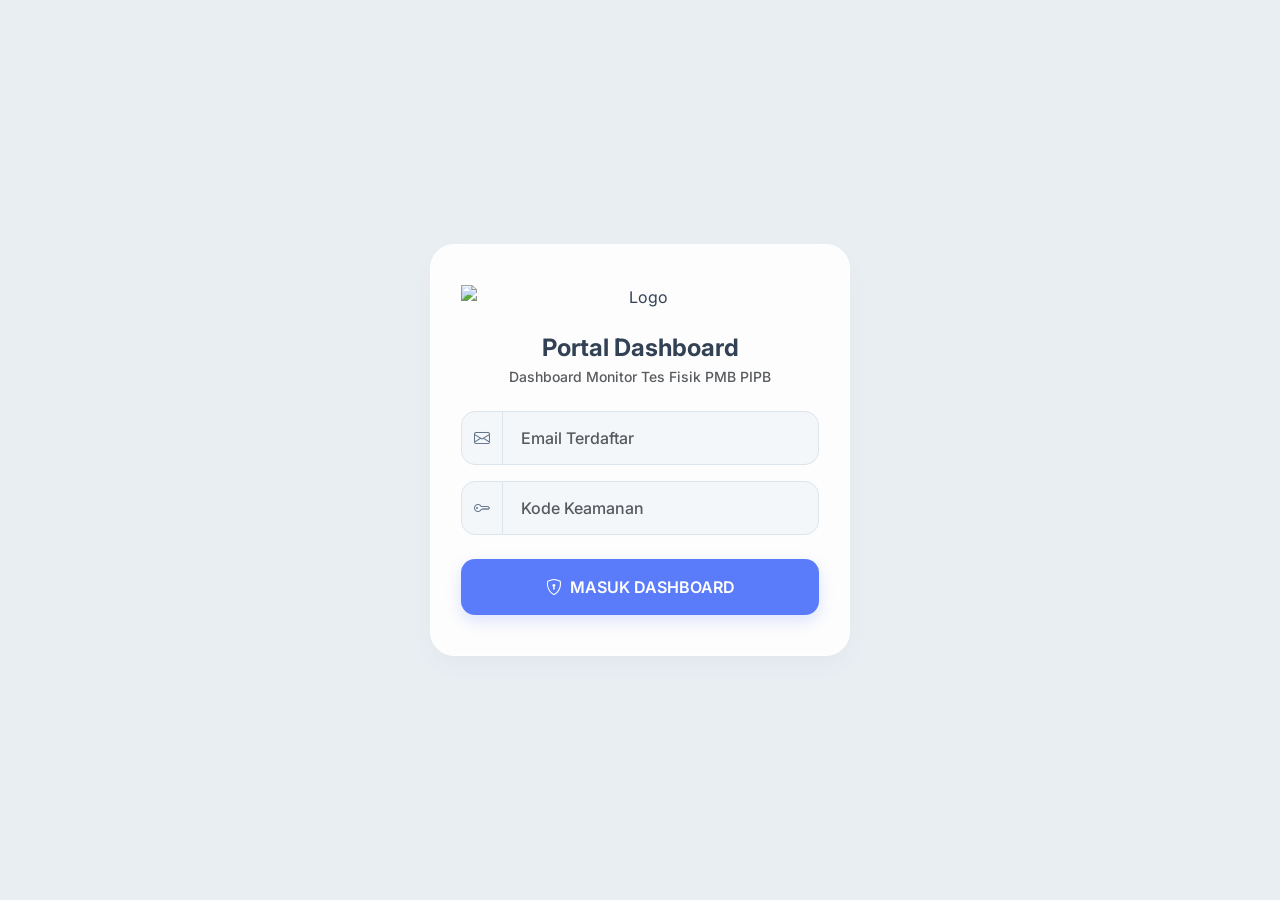
==== dashboard.html @ ccd89363 "Update 6 Card Dashboard" ====
<!DOCTYPE html>
<html lang="id">
<head>
  <meta charset="UTF-8">
  <meta name="viewport" content="width=device-width, initial-scale=1.0">
  <title>Dashboard Monitor Tes Fisik PMB PIPB</title>
  <link href="https://cdn.jsdelivr.net/npm/bootstrap@5.3.0/dist/css/bootstrap.min.css" rel="stylesheet">
  <link rel="stylesheet" href="https://cdn.jsdelivr.net/npm/bootstrap-icons@1.10.5/font/bootstrap-icons.css">
  <link href="https://fonts.googleapis.com/css2?family=Inter:wght@400;500;600;700;800&display=swap" rel="stylesheet">
  <script src="https://cdn.jsdelivr.net/npm/sweetalert2@11"></script>
  <style>
    :root { --bg-page: #e8eef2; --bg-card: #fdfdfd; --text-main: #334155; --text-muted: #64748b; --accent: #5b7cfa; --accent-soft: #edf2ff; --success: #38d9a9; --danger: #ff8787; --warning: #fcc419; --info: #4dabf7; --purple: #845ef7; --border-soft: #dce4ec; }
    body { background: var(--bg-page); color: var(--text-main); font-family: 'Inter', sans-serif; -webkit-font-smoothing: antialiased; min-height: 100vh; display: flex; flex-direction: column; }
    .login-wrapper { display: flex; align-items: center; justify-content: center; min-height: 100vh; padding: 20px; }
    .card-login { background: var(--bg-card); border-radius: 24px; box-shadow: 0 10px 25px -5px rgba(100,116,139,0.06); padding: 40px 30px; border: 1px solid #ffffff; width: 100%; max-width: 420px; }
    .campus-logo { max-height: 60px; width: auto; margin: 0 auto 25px auto; display: block; object-fit: contain; }
    .form-control { border-radius: 14px; padding: 14px 18px; border: 1.5px solid var(--border-soft); font-weight: 500; background: #f4f7f9; }
    .form-control:focus { border-color: var(--accent); box-shadow: 0 0 0 4px rgba(91, 124, 250, 0.15); outline: none; background: #ffffff; }
    .input-group-text { border-radius: 14px; border: 1.5px solid var(--border-soft); background: #f4f7f9; color: var(--text-muted); }
    .btn-custom { border-radius: 14px; padding: 16px; font-weight: 600; display: flex; align-items: center; justify-content: center; gap: 8px; transition: 0.2s; }
    .btn-accent { background: var(--accent); color: white; border: none; box-shadow: 0 6px 15px rgba(91, 124, 250, 0.2); }
    .dashboard-wrapper { flex-grow: 1; padding: 20px; }
    .navbar-custom { background: var(--bg-card); border-radius: 20px; padding: 15px 25px; box-shadow: 0 4px 15px rgba(0,0,0,0.03); margin-bottom: 25px; display: flex; justify-content: space-between; align-items: center; border: 1px solid #ffffff; }
    .stat-card { background: var(--bg-card); border-radius: 20px; padding: 25px; border: 1px solid #ffffff; box-shadow: 0 4px 15px rgba(0,0,0,0.03); height: 100%; display: flex; flex-direction: column; transition: all 0.3s ease; }
    .stat-title { font-size: 0.8rem; text-transform: uppercase; letter-spacing: 1px; color: var(--text-muted); font-weight: 700; margin-bottom: 20px; display: flex; align-items: center; gap: 8px; }
    .stat-val { font-size: 3rem; font-weight: 800; line-height: 1; margin: 0; color: var(--text-main); }
    .progress { background-color: #edf2f7; border-radius: 50rem; overflow: hidden; }
    .progress-bar { transition: width 0.8s cubic-bezier(0.4, 0, 0.2, 1); }
    .micro-label { font-size: 0.75rem; font-weight: 600; color: var(--text-muted); margin-bottom: 6px; }
    .table-container { background: var(--bg-card); border-radius: 20px; padding: 25px; border: 1px solid #ffffff; box-shadow: 0 4px 15px rgba(0,0,0,0.03); overflow-x: auto; }
    .table th { background-color: #f8fafc; color: var(--text-muted); font-weight: 600; font-size: 0.8rem; border-bottom: 2px solid var(--border-soft); padding: 15px; }
    .table td { padding: 15px; vertical-align: middle; border-bottom: 1px solid var(--border-soft); font-size: 0.85rem; font-weight: 500; }
    .hidden { display: none !important; }
    .fade-in { animation: fadeIn 0.4s ease forwards; }
    @keyframes fadeIn { from { opacity: 0; transform: translateY(10px); } to { opacity: 1; transform: translateY(0); } }
    .link-detail { transition: all 0.2s ease; cursor: pointer; text-decoration: none; font-size: 0.75rem; font-weight: 700; display: block; margin-top: 4px; }
    .link-detail:hover { opacity: 0.7; text-decoration: underline; }
    .photo-thumb-modal { width: 120px; height: 120px; object-fit: cover; border-radius: 15px; border: 3px solid var(--accent-soft); margin-bottom: 15px; }
  </style>
</head>
<body>

  <div id="view-login" class="login-wrapper fade-in">
    <div class="card-login text-center">
      <img src="https://i.ibb.co.com/TDsSQQ6B/IMG-1501-removebg-preview.png" alt="Logo" class="campus-logo">
      <h4 class="fw-bold mb-1">Portal Dashboard</h4>
      <p class="small mb-4 fw-medium text-muted">Dashboard Monitor Tes Fisik PMB PIPB</p>
      <div class="input-group mb-3"><span class="input-group-text"><i class="bi bi-envelope"></i></span><input type="email" id="email" class="form-control" placeholder="Email Terdaftar"></div>
      <div class="input-group mb-4"><span class="input-group-text"><i class="bi bi-key"></i></span><input type="password" id="kode" class="form-control" placeholder="Kode Keamanan"></div>
      <button onclick="login()" class="btn btn-custom btn-accent w-100" id="btn-login"><i class="bi bi-shield-lock" id="l-icon"></i> <span id="l-text">MASUK DASHBOARD</span></button>
    </div>
  </div>

  <div id="view-dashboard" class="dashboard-wrapper hidden fade-in">
    <div class="navbar-custom container-fluid">
      <div class="d-flex align-items-center gap-3">
        <h5 class="mb-0 fw-bold">Monitor Tes Fisik PMB</h5>
      </div>
      <div class="d-flex align-items-center gap-3">
        <div class="text-end d-none d-md-block">
          <small class="text-muted d-block" style="font-size: 0.65rem;">PANITIA LOGIN</small>
          <strong id="admin-nama" class="fs-6 text-primary">Nama Panitia</strong>
        </div>
        <button onclick="loadData()" id="btn-refresh" class="btn btn-light rounded-circle border p-2"><i class="bi bi-arrow-clockwise"></i></button>
        <button onclick="logout()" class="btn btn-light rounded-circle border p-2 text-danger"><i class="bi bi-power"></i></button>
      </div>
    </div>

    <div class="container-fluid mb-4">
      
      <div class="row mb-4">
        <div class="col-12">
          <div class="stat-card">
            <div class="stat-title text-primary"><i class="bi bi-people-fill"></i> Total Check-in Kehadiran (Master Data)</div>
            <div class="d-flex justify-content-between align-items-end mb-2">
              <h2 class="fw-bold mb-0"><span id="d-hadir">0</span> / <span id="d-total">0</span> <small class="fs-6 text-muted">Peserta</small></h2>
              <div class="fw-bold fs-3 text-primary"><span id="d-persen">0</span>%</div>
            </div>
            <div class="progress" style="height: 12px;"><div id="bar-hadir" class="progress-bar bg-primary" style="width: 0%"></div></div>
          </div>
        </div>
      </div>

      <div class="row g-4">
        
        <div class="col-lg-4 col-md-6">
          <div class="stat-card">
            <div class="stat-title text-warning"><i class="bi bi-shield-check"></i> 1. Verifikasi Administrasi</div>
            <div class="mb-3">
              <div class="d-flex justify-content-between micro-label"><span>Persentase Pengecekan</span><span id="d-persen-verif">0%</span></div>
              <div class="progress" style="height: 8px;"><div id="bar-lolos-verif" class="progress-bar bg-warning" style="width: 0%"></div></div>
            </div>
            <div class="mt-auto pt-2 border-top d-flex justify-content-between small fw-bold text-muted">
              <span>Lolos: <span id="d-lolos-verif" class="text-success">0</span></span>
              <span>Gagal: <span id="d-gagal-verif" class="text-danger">0</span></span>
              <span>Antre: <span id="d-antre-verif">0</span></span>
            </div>
          </div>
        </div>

        <div class="col-lg-4 col-md-6">
          <div class="stat-card">
            <div class="stat-title text-primary"><i class="bi bi-stopwatch"></i> 2. Tes Lari</div>
            <div class="mb-3">
              <div class="d-flex justify-content-between micro-label"><span>Penyelesaian Tes</span><span id="d-persen-lari">0%</span></div>
              <div class="progress" style="height: 8px;"><div id="bar-lari" class="progress-bar bg-primary" style="width: 0%"></div></div>
            </div>
            <div class="mt-auto pt-2 border-top d-flex justify-content-between small fw-bold text-muted">
              <span>Sudah Lari: <span id="d-sudah-lari" class="text-primary">0</span></span>
              <span>Antre Lari: <span id="d-antre-lari">0</span></span>
            </div>
          </div>
        </div>

        <div class="col-lg-4 col-md-6">
          <div class="stat-card">
            <div class="stat-title text-info"><i class="bi bi-ladder"></i> 3. Tes Ketinggian</div>
            <div class="mb-3">
              <div class="d-flex justify-content-between micro-label"><span>Penyelesaian Tes</span><span id="d-persen-tinggi">0%</span></div>
              <div class="progress" style="height: 8px;"><div id="bar-tinggi" class="progress-bar bg-info" style="width: 0%"></div></div>
            </div>
            <div class="mt-auto pt-2 border-top d-flex justify-content-between small fw-bold text-muted">
              <span>Lolos: <span id="d-lolos-tinggi" class="text-success">0</span></span>
              <span>Gagal: <span id="d-gagal-tinggi" class="text-danger">0</span></span>
              <span>Antre: <span id="d-antre-tinggi">0</span></span>
            </div>
          </div>
        </div>

        <div class="col-lg-4 col-md-6">
          <div class="stat-card">
            <div class="stat-title" style="color: var(--purple);"><i class="bi bi-box-seam"></i> 4. Ruang Sempit & Gelap</div>
            <div class="mb-3">
              <div class="d-flex justify-content-between micro-label"><span>Penyelesaian Tes</span><span id="d-persen-sempit">0%</span></div>
              <div class="progress" style="height: 8px;"><div id="bar-sempit" class="progress-bar" style="background-color: var(--purple); width: 0%"></div></div>
            </div>
            <div class="mt-auto pt-2 border-top d-flex justify-content-between small fw-bold text-muted">
              <span>Lolos: <span id="d-lolos-sempit" class="text-success">0</span></span>
              <span>Gagal: <span id="d-gagal-sempit" class="text-danger">0</span></span>
              <span>Antre: <span id="d-antre-sempit">0</span></span>
            </div>
          </div>
        </div>

        <div class="col-lg-4 col-md-6">
          <div id="p3k-card" class="stat-card text-center justify-content-center border-success">
            <div id="p3k-title" class="stat-title justify-content-center text-success"><i class="bi bi-bandaid"></i> Laporan Insiden Kesehatan</div>
            <p class="stat-val text-success" id="d-medis">0</p>
            <p class="small fw-bold text-success mb-0 mt-2">Peserta Ditangani Tim Kesehatan</p>
          </div>
        </div>

        <div class="col-lg-4 col-md-12">
          <div class="stat-card" style="background: linear-gradient(135deg, var(--accent) 0%, #3b5bdb 100%); color: white; border: none;">
            <div class="stat-title text-white opacity-75"><i class="bi bi-check2-all"></i> 5. Peserta yang Sudah Selesai</div>
            <div class="d-flex justify-content-between align-items-end mb-2">
              <h2 class="fw-bold mb-0 text-white"><span id="d-selesai-semua">0</span> <small class="fs-6 opacity-75">Orang</small></h2>
            </div>
            <p class="small fw-medium opacity-75 mt-auto mb-0 pt-3 border-top border-light">
              *Peserta yang lolos verifikasi awal dan telah merampungkan seluruh tahapan tes fisik.
            </p>
          </div>
        </div>

      </div>
    </div>

    <div class="container-fluid">
      <div class="table-container">
        <div class="d-flex flex-column flex-md-row justify-content-between align-items-md-center mb-4 gap-3">
          <div>
            <h5 class="fw-bold mb-1">Live Rekapitulasi Penilaian</h5>
            <span class="badge bg-light text-muted border">
              <i class="bi bi-broadcast text-primary"></i> Auto-refresh dalam <strong id="timer-text" class="text-primary">30</strong> detik
            </span>
          </div>
          <div class="input-group" style="max-width: 350px;">
            <span class="input-group-text bg-white border-end-0 text-muted"><i class="bi bi-search"></i></span>
            <input type="text" id="searchInput" class="form-control border-start-0" placeholder="Cari Nama atau No Peserta..." onkeyup="filterTable()">
          </div>
        </div>

        <div class="table-responsive">
          <table class="table table-hover align-middle">
            <thead>
              <tr>
                <th>NO</th>
                <th>NAMA & BIODATA</th>
                <th>VERIF ADM</th>
                <th class="text-center">TES LARI</th>
                <th class="text-center">KETINGGIAN</th>
                <th class="text-center">RUANG SEMPIT</th>
                <th>MEDIS</th>
              </tr>
            </thead>
            <tbody id="tbody-peserta">
              <tr><td colspan="7" class="text-center py-5">Memuat data...</td></tr>
            </tbody>
          </table>
        </div>
      </div>
    </div>
  </div>

  <script>
    const API_URL = "https://script.google.com/macros/s/AKfycbzJQjxT6QKsyuNMn4KCxsFuRAD5MPItgHdqPVdAvintroDIf9dAeMxhCWyyaX4LkfeW/exec"; 
    let countdownInterval, secondsLeft = 30;

    window.onload = () => { if(localStorage.getItem("dashSess")) restoreSession(); };

    async function api(payload) {
      try { 
        let res = await fetch(API_URL, { method: 'POST', body: JSON.stringify(payload) }); 
        return JSON.parse(await res.text()); 
      } catch(e) { return { success: false }; }
    }

    async function login() {
      let email = document.getElementById("email").value, kode = document.getElementById("kode").value;
      let btn = document.getElementById("btn-login"), ic = document.getElementById("l-icon"), tx = document.getElementById("l-text");
      btn.disabled = true; ic.className = "spinner-border spinner-border-sm"; tx.innerText = "Checking...";
      
      let res = await api({ action: "login", email, kodeLogin: kode });
      if(res.success) {
        localStorage.setItem("dashSess", JSON.stringify({ nama: res.nama }));
        restoreSession();
      } else { Swal.fire('Gagal', res.message, 'error'); }
      btn.disabled = false; ic.className = "bi bi-shield-lock"; tx.innerText = "MASUK DASHBOARD";
    }

    function restoreSession() {
      let sess = JSON.parse(localStorage.getItem("dashSess"));
      document.getElementById("view-login").classList.add("hidden"); 
      document.getElementById("view-dashboard").classList.remove("hidden");
      document.getElementById("admin-nama").innerText = sess.nama;
      loadData(); startCountdown();
    }

    function logout() { localStorage.removeItem("dashSess"); location.reload(); }

    function startCountdown() {
      if (countdownInterval) clearInterval(countdownInterval);
      secondsLeft = 30;
      countdownInterval = setInterval(() => {
        secondsLeft--;
        if (secondsLeft <= 0) { loadData(false); secondsLeft = 30; }
        document.getElementById("timer-text").innerText = secondsLeft;
      }, 1000);
    }

    async function loadData(showToast = true) {
      let res = await api({ action: "getDashboard" });
      if (res.success) {
        updateStats(res.stats);
        renderTable(res.data);
        if(showToast) Swal.fire({title:'Sync OK', timer:800, toast:true, position:'top-end', showConfirmButton:false, icon:'success'});
      }
    }

    function updateStats(s) {
      // 1. Induk: Check-in Master
      document.getElementById("d-total").innerText = s.total;
      document.getElementById("d-hadir").innerText = s.hadir;
      document.getElementById("d-persen").innerText = s.persentaseHadir;
      document.getElementById("bar-hadir").style.width = s.persentaseHadir + "%";

      // 2. Verifikasi Administrasi
      let pVerif = s.hadir > 0 ? Math.round((s.sudahVerif / s.hadir) * 100) : 0;
      document.getElementById("d-lolos-verif").innerText = s.lolosVerif;
      document.getElementById("d-gagal-verif").innerText = s.gagalVerif;
      document.getElementById("d-antre-verif").innerText = s.hadir - s.sudahVerif;
      document.getElementById("d-persen-verif").innerText = pVerif + "%";
      document.getElementById("bar-lolos-verif").style.width = pVerif + "%";
      
      // BASE UNTUK TES FISIK (Hanya yang Lolos Verifikasi yang berhak ikut tes fisik)
      let baseFisik = s.lolosVerif;

      // 3. Tes Lari
      let pLari = baseFisik > 0 ? Math.round((s.sudahLari / baseFisik) * 100) : 0;
      document.getElementById("d-sudah-lari").innerText = s.sudahLari;
      document.getElementById("d-antre-lari").innerText = baseFisik - s.sudahLari;
      document.getElementById("d-persen-lari").innerText = pLari + "%";
      document.getElementById("bar-lari").style.width = pLari + "%";

      // 4. Tes Ketinggian
      let pTinggi = baseFisik > 0 ? Math.round((s.sudahKetinggian / baseFisik) * 100) : 0;
      document.getElementById("d-lolos-tinggi").innerText = s.lolosKetinggian;
      document.getElementById("d-gagal-tinggi").innerText = s.gagalKetinggian;
      document.getElementById("d-antre-tinggi").innerText = baseFisik - s.sudahKetinggian;
      document.getElementById("d-persen-tinggi").innerText = pTinggi + "%";
      document.getElementById("bar-tinggi").style.width = pTinggi + "%";

      // 5. Ruang Sempit
      let pSempit = baseFisik > 0 ? Math.round((s.sudahSempit / baseFisik) * 100) : 0;
      document.getElementById("d-lolos-sempit").innerText = s.lolosSempit;
      document.getElementById("d-gagal-sempit").innerText = s.gagalSempit;
      document.getElementById("d-antre-sempit").innerText = baseFisik - s.sudahSempit;
      document.getElementById("d-persen-sempit").innerText = pSempit + "%";
      document.getElementById("bar-sempit").style.width = pSempit + "%";

      // 6. Insiden Medis (P3K)
      document.getElementById("d-medis").innerText = s.insidenMedis;
      let cardMedis = document.getElementById("p3k-card");
      if(s.insidenMedis > 0) { 
        cardMedis.classList.replace("border-success", "border-danger"); 
        cardMedis.style.background = "#fff5f5";
        document.getElementById("p3k-title").classList.replace("text-success", "text-danger");
        document.getElementById("d-medis").classList.replace("text-success", "text-danger");
        cardMedis.querySelector("p.small").classList.replace("text-success", "text-danger");
      } else { 
        cardMedis.classList.replace("border-danger", "border-success"); 
        cardMedis.style.background = "#fdfdfd"; 
      }
    }

    // MODAL BIODATA
    function showBiodata(p) {
      let fotoHtml = p.foto ? `<img src="${p.foto}" class="photo-thumb-modal shadow-sm">` : `<div class="photo-thumb-modal bg-light d-flex align-items-center justify-content-center mx-auto border"><i class="bi bi-person text-muted fs-1"></i></div>`;
      Swal.fire({
        title: 'Profil Peserta',
        html: `
          ${fotoHtml}
          <div class="text-start small">
            <table class="table table-sm table-borderless">
              <tr><td width="100" class="fw-bold">NIK</td><td>: ${p.nik || '-'}</td></tr>
              <tr><td class="fw-bold">Nama</td><td>: ${p.nama}</td></tr>
              <tr><td class="fw-bold">Gender</td><td>: ${p.jenis_kelamin === 'L' ? 'Laki-laki' : 'Perempuan'}</td></tr>
              <tr><td class="fw-bold">Jalur</td><td>: ${p.jalur}</td></tr>
              <tr class="border-top"><td colspan="2" class="pt-2 fw-bold text-primary">Pilihan Jurusan:</td></tr>
              <tr><td class="fw-bold">Jurusan 1</td><td>: ${p.jurusan_1 || '-'}</td></tr>
              <tr><td class="fw-bold">Jurusan 2</td><td>: ${p.jurusan_2 || '-'}</td></tr>
            </table>
          </div>
        `,
        confirmButtonText: 'Tutup', confirmButtonColor: '#5b7cfa'
      });
    }

    // MODAL CATATAN PANITIA
    function showDetail(nama, pos, catatan, panitia, waktu) {
      Swal.fire({
        title: `Detail ${pos}`,
        html: `<div class="text-start small"><p class="mb-1 fw-bold">Peserta: ${nama}</p><hr>
               <p class="mb-1 fw-bold text-primary">Log Panitia:</p>
               <p class="mb-2 bg-light p-2 rounded">Oleh: ${panitia || '-'}<br>Waktu: ${waktu || '-'}</p>
               <p class="mb-1 fw-bold text-primary">Catatan:</p>
               <div class="p-2 border rounded bg-white">${catatan || 'Tidak ada catatan.'}</div></div>`,
        confirmButtonText: 'Tutup', confirmButtonColor: '#5b7cfa'
      });
    }

    function renderTable(data) {
      let tbody = document.getElementById("tbody-peserta");
      tbody.innerHTML = "";
      
      // Variabel untuk menghitung peserta selesai
      let selesaiSemua = 0;

      data.forEach(p => {
        let pStr = JSON.stringify(p).replace(/"/g, '&quot;');
        
        // --- LOGIKA PESERTA SELESAI ---
        // Hanya yang Lolos Verifikasi dan sudah menyelesaikan ke-3 pos fisik
        if (p.verif === 'Lolos' && p.tinggi !== "" && p.sempit !== "" && p.lari !== "") {
          selesaiSemua++;
        }

        const btnLog = (cat, pos, pan, wak, color) => (cat || pan) ? `<a onclick="showDetail('${p.nama.replace(/'/g,"")}', '${pos}', '${cat.replace(/'/g,"")}', '${pan}', '${wak}')" class="text-${color} link-detail"><i class="bi bi-chat-left-text"></i> Log Detail</a>` : "";

        let badgeLari = `<span class="badge bg-secondary">Pending</span>`;
        if (p.lari !== "") {
            badgeLari = `
              <div class="d-flex justify-content-center flex-wrap gap-1" style="font-size:0.75rem;">
                <span class="badge bg-danger border border-danger shadow-sm" title="Merah">M: ${p.lari.m || 0}</span>
                <span class="badge bg-warning text-dark border border-warning shadow-sm" title="Kuning">K: ${p.lari.k || 0}</span>
                <span class="badge bg-success border border-success shadow-sm" title="Hijau">H: ${p.lari.h || 0}</span>
                <span class="badge bg-primary border border-primary shadow-sm" title="Biru">B: ${p.lari.b || 0}</span>
              </div>
            `;
        }

        tbody.innerHTML += `
          <tr class="peserta-row">
            <td class="fw-bold text-muted" style="font-size:0.7rem;">${p.no}</td>
            <td>
              <div class="fw-bold">${p.nama}</div>
              <a onclick='showBiodata(${pStr})' class="text-primary link-detail"><i class="bi bi-person-circle"></i> Detail Biodata</a>
            </td>
            <td>
              <span class="badge ${p.verif === 'Lolos' ? 'bg-success' : (p.verif === 'Tidak Lolos' ? 'bg-danger' : 'bg-secondary')}">${p.verif || 'Pending'}</span>
              ${btnLog(p.catVerif, 'Verifikasi', p.panVerif, p.wakVerif, 'primary')}
            </td>
            <td class="text-center align-middle" style="min-width: 150px;">
              ${badgeLari}
              ${btnLog(p.catLari, 'Lari', p.panLari, p.wakLari, 'primary')}
            </td>
            <td class="text-center">
              <span class="badge ${p.tinggi === 'Lolos' ? 'bg-success' : (p.tinggi === 'Tidak Lolos' ? 'bg-danger' : 'bg-secondary')}">${p.tinggi || 'Pending'}</span>
              ${btnLog(p.catTinggi, 'Ketinggian', p.panTinggi, p.wakTinggi, 'info')}
            </td>
            <td class="text-center">
              <span class="badge ${p.sempit === 'Lolos' ? 'bg-success' : (p.sempit === 'Tidak Lolos' ? 'bg-danger' : 'bg-secondary')}" style="${p.sempit === 'Lolos' ? '' : (p.sempit === 'Tidak Lolos' ? '' : 'background-color:#6c757d;')}">${p.sempit || 'Pending'}</span>
              ${btnLog(p.catSempit, 'Ruang Sempit', p.panSempit, p.wakSempit, 'purple')}
            </td>
            <td>
              ${p.medis ? `<span class="badge bg-danger shadow-sm">P3K</span> ${btnLog(p.medis, 'Medis', p.panMedis, p.wakMedis, 'danger')}` : '<span class="badge bg-success opacity-50">Aman</span>'}
            </td>
          </tr>
        `;
      });
      
      // Tampilkan hasil hitungan ke Card ke-6
      if (document.getElementById("d-selesai-semua")) {
        document.getElementById("d-selesai-semua").innerText = selesaiSemua;
      }
    }

    function filterTable() {
      let input = document.getElementById("searchInput").value.toLowerCase();
      document.querySelectorAll(".peserta-row").forEach(row => {
        row.style.display = row.textContent.toLowerCase().includes(input) ? "" : "none";
      });
    }
  </script>
</body>
</html>
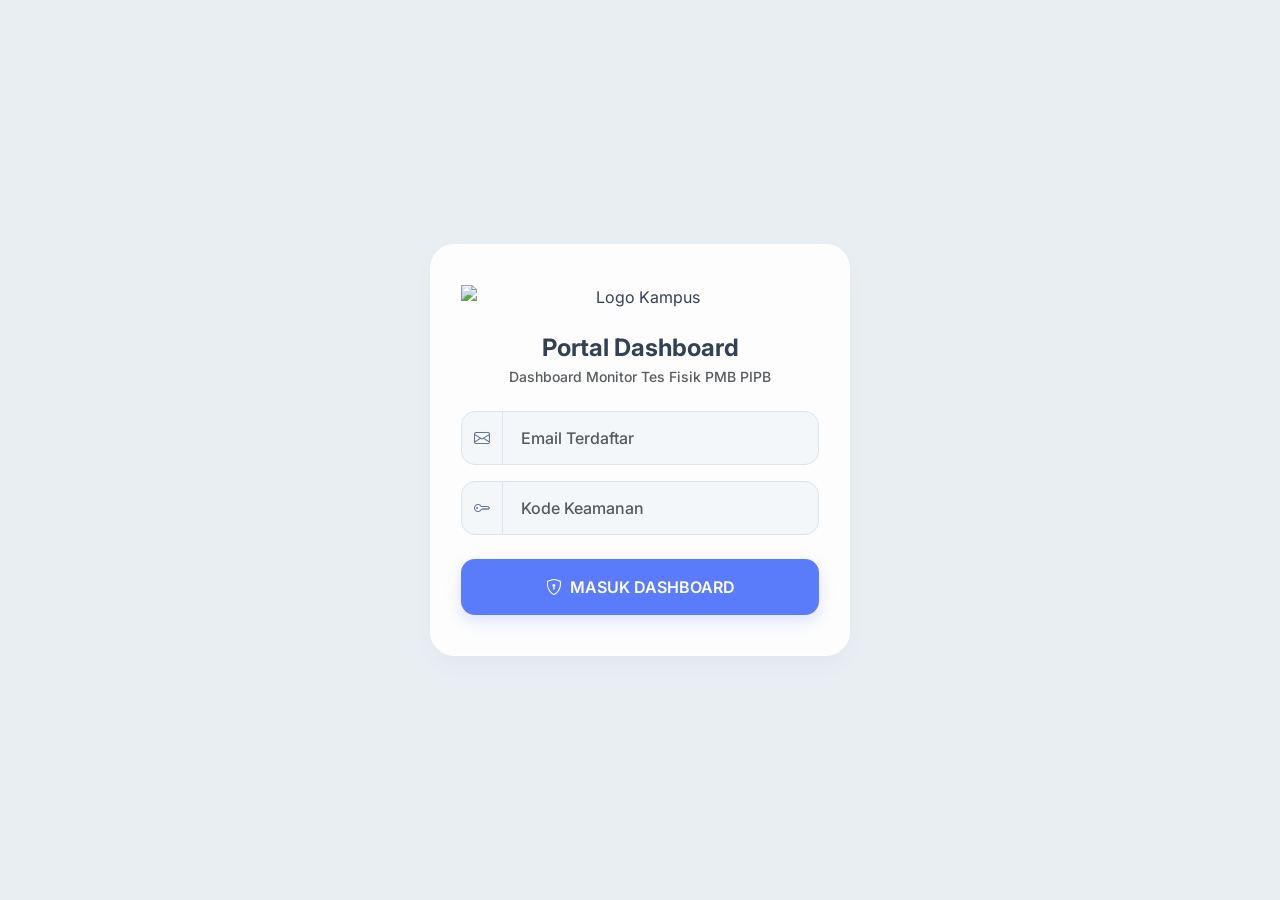
==== commit f98dae62: "Update dashboard view" ====
--- a/dashboard.html
+++ b/dashboard.html
@@ -42,7 +42,7 @@
 
   <div id="view-login" class="login-wrapper fade-in">
     <div class="card-login text-center">
-      <img src="https://i.ibb.co.com/TDsSQQ6B/IMG-1501-removebg-preview.png" alt="Logo" class="campus-logo">
+      <img src="https://i.ibb.co.com/TDsSQQ6B/IMG-1501-removebg-preview.png" alt="Logo Kampus" class="campus-logo">
       <h4 class="fw-bold mb-1">Portal Dashboard</h4>
       <p class="small mb-4 fw-medium text-muted">Dashboard Monitor Tes Fisik PMB PIPB</p>
       <div class="input-group mb-3"><span class="input-group-text"><i class="bi bi-envelope"></i></span><input type="email" id="email" class="form-control" placeholder="Email Terdaftar"></div>
@@ -54,24 +54,27 @@
   <div id="view-dashboard" class="dashboard-wrapper hidden fade-in">
     <div class="navbar-custom container-fluid">
       <div class="d-flex align-items-center gap-3">
-        <h5 class="mb-0 fw-bold">Monitor Tes Fisik PMB</h5>
+        <img src="https://via.placeholder.com/50x50?text=LOGO" alt="Logo" style="height: 40px; object-fit: contain;">
+        <div class="border-start ps-3 border-2" style="border-color: var(--border-soft) !important;">
+          <h5 class="mb-0 fw-bold" style="color: var(--text-main);">Monitor Tes Fisik PMB PIPB</h5>
+        </div>
       </div>
       <div class="d-flex align-items-center gap-3">
         <div class="text-end d-none d-md-block">
           <small class="text-muted d-block" style="font-size: 0.65rem;">PANITIA LOGIN</small>
           <strong id="admin-nama" class="fs-6 text-primary">Nama Panitia</strong>
         </div>
+        <button onclick="toggleLivestream()" id="btn-livestream" class="btn btn-light rounded-circle border p-2 text-primary" title="Mode Livestream"><i class="bi bi-display"></i></button>
         <button onclick="loadData()" id="btn-refresh" class="btn btn-light rounded-circle border p-2"><i class="bi bi-arrow-clockwise"></i></button>
         <button onclick="logout()" class="btn btn-light rounded-circle border p-2 text-danger"><i class="bi bi-power"></i></button>
       </div>
     </div>
 
     <div class="container-fluid mb-4">
-      
       <div class="row mb-4">
         <div class="col-12">
           <div class="stat-card">
-            <div class="stat-title text-primary"><i class="bi bi-people-fill"></i> Total Check-in Kehadiran (Master Data)</div>
+            <div class="stat-title text-primary"><i class="bi bi-people-fill"></i> Total Check-in Kehadiran</div>
             <div class="d-flex justify-content-between align-items-end mb-2">
               <h2 class="fw-bold mb-0"><span id="d-hadir">0</span> / <span id="d-total">0</span> <small class="fs-6 text-muted">Peserta</small></h2>
               <div class="fw-bold fs-3 text-primary"><span id="d-persen">0</span>%</div>
@@ -82,7 +85,6 @@
       </div>
 
       <div class="row g-4">
-        
         <div class="col-lg-4 col-md-6">
           <div class="stat-card">
             <div class="stat-title text-warning"><i class="bi bi-shield-check"></i> 1. Verifikasi Administrasi</div>
@@ -93,7 +95,7 @@
             <div class="mt-auto pt-2 border-top d-flex justify-content-between small fw-bold text-muted">
               <span>Lolos: <span id="d-lolos-verif" class="text-success">0</span></span>
               <span>Gagal: <span id="d-gagal-verif" class="text-danger">0</span></span>
-              <span>Antre: <span id="d-antre-verif">0</span></span>
+              <span>Belum: <span id="d-antre-verif">0</span></span>
             </div>
           </div>
         </div>
@@ -106,8 +108,8 @@
               <div class="progress" style="height: 8px;"><div id="bar-lari" class="progress-bar bg-primary" style="width: 0%"></div></div>
             </div>
             <div class="mt-auto pt-2 border-top d-flex justify-content-between small fw-bold text-muted">
-              <span>Sudah Lari: <span id="d-sudah-lari" class="text-primary">0</span></span>
-              <span>Antre Lari: <span id="d-antre-lari">0</span></span>
+              <span>Sudah : <span id="d-sudah-lari" class="text-primary">0</span></span>
+              <span>Belum: <span id="d-antre-lari">0</span></span>
             </div>
           </div>
         </div>
@@ -122,7 +124,7 @@
             <div class="mt-auto pt-2 border-top d-flex justify-content-between small fw-bold text-muted">
               <span>Lolos: <span id="d-lolos-tinggi" class="text-success">0</span></span>
               <span>Gagal: <span id="d-gagal-tinggi" class="text-danger">0</span></span>
-              <span>Antre: <span id="d-antre-tinggi">0</span></span>
+              <span>Belum: <span id="d-antre-tinggi">0</span></span>
             </div>
           </div>
         </div>
@@ -137,7 +139,7 @@
             <div class="mt-auto pt-2 border-top d-flex justify-content-between small fw-bold text-muted">
               <span>Lolos: <span id="d-lolos-sempit" class="text-success">0</span></span>
               <span>Gagal: <span id="d-gagal-sempit" class="text-danger">0</span></span>
-              <span>Antre: <span id="d-antre-sempit">0</span></span>
+              <span>Belum: <span id="d-antre-sempit">0</span></span>
             </div>
           </div>
         </div>
@@ -165,7 +167,7 @@
       </div>
     </div>
 
-    <div class="container-fluid">
+    <div class="container-fluid" id="section-tabel" style="transition: all 0.3s ease;">
       <div class="table-container">
         <div class="d-flex flex-column flex-md-row justify-content-between align-items-md-center mb-4 gap-3">
           <div>
@@ -205,6 +207,7 @@
   <script>
     const API_URL = "https://script.google.com/macros/s/AKfycbzJQjxT6QKsyuNMn4KCxsFuRAD5MPItgHdqPVdAvintroDIf9dAeMxhCWyyaX4LkfeW/exec"; 
     let countdownInterval, secondsLeft = 30;
+    let isLivestreamMode = false;
 
     window.onload = () => { if(localStorage.getItem("dashSess")) restoreSession(); };
 
@@ -258,13 +261,11 @@
     }
 
     function updateStats(s) {
-      // 1. Induk: Check-in Master
       document.getElementById("d-total").innerText = s.total;
       document.getElementById("d-hadir").innerText = s.hadir;
       document.getElementById("d-persen").innerText = s.persentaseHadir;
       document.getElementById("bar-hadir").style.width = s.persentaseHadir + "%";
 
-      // 2. Verifikasi Administrasi
       let pVerif = s.hadir > 0 ? Math.round((s.sudahVerif / s.hadir) * 100) : 0;
       document.getElementById("d-lolos-verif").innerText = s.lolosVerif;
       document.getElementById("d-gagal-verif").innerText = s.gagalVerif;
@@ -272,17 +273,14 @@
       document.getElementById("d-persen-verif").innerText = pVerif + "%";
       document.getElementById("bar-lolos-verif").style.width = pVerif + "%";
       
-      // BASE UNTUK TES FISIK (Hanya yang Lolos Verifikasi yang berhak ikut tes fisik)
       let baseFisik = s.lolosVerif;
 
-      // 3. Tes Lari
       let pLari = baseFisik > 0 ? Math.round((s.sudahLari / baseFisik) * 100) : 0;
       document.getElementById("d-sudah-lari").innerText = s.sudahLari;
       document.getElementById("d-antre-lari").innerText = baseFisik - s.sudahLari;
       document.getElementById("d-persen-lari").innerText = pLari + "%";
       document.getElementById("bar-lari").style.width = pLari + "%";
 
-      // 4. Tes Ketinggian
       let pTinggi = baseFisik > 0 ? Math.round((s.sudahKetinggian / baseFisik) * 100) : 0;
       document.getElementById("d-lolos-tinggi").innerText = s.lolosKetinggian;
       document.getElementById("d-gagal-tinggi").innerText = s.gagalKetinggian;
@@ -290,7 +288,6 @@
       document.getElementById("d-persen-tinggi").innerText = pTinggi + "%";
       document.getElementById("bar-tinggi").style.width = pTinggi + "%";
 
-      // 5. Ruang Sempit
       let pSempit = baseFisik > 0 ? Math.round((s.sudahSempit / baseFisik) * 100) : 0;
       document.getElementById("d-lolos-sempit").innerText = s.lolosSempit;
       document.getElementById("d-gagal-sempit").innerText = s.gagalSempit;
@@ -298,7 +295,6 @@
       document.getElementById("d-persen-sempit").innerText = pSempit + "%";
       document.getElementById("bar-sempit").style.width = pSempit + "%";
 
-      // 6. Insiden Medis (P3K)
       document.getElementById("d-medis").innerText = s.insidenMedis;
       let cardMedis = document.getElementById("p3k-card");
       if(s.insidenMedis > 0) { 
@@ -313,7 +309,23 @@
       }
     }
 
-    // MODAL BIODATA
+    // TOGGLE MODE LIVESTREAM
+    function toggleLivestream() {
+      isLivestreamMode = !isLivestreamMode;
+      const sectionTabel = document.getElementById("section-tabel");
+      const btnIcon = document.querySelector("#btn-livestream i");
+
+      if (isLivestreamMode) {
+        sectionTabel.classList.add("hidden");
+        btnIcon.classList.replace("bi-display", "bi-display-fill");
+        Swal.fire({ title: 'Mode Livestream Aktif', text: 'Tabel data peserta disembunyikan.', icon: 'success', timer: 1500, showConfirmButton: false, toast: true, position: 'top-end' });
+      } else {
+        sectionTabel.classList.remove("hidden");
+        btnIcon.classList.replace("bi-display-fill", "bi-display");
+        Swal.fire({ title: 'Mode Normal Aktif', text: 'Tabel data peserta ditampilkan kembali.', icon: 'info', timer: 1500, showConfirmButton: false, toast: true, position: 'top-end' });
+      }
+    }
+
     function showBiodata(p) {
       let fotoHtml = p.foto ? `<img src="${p.foto}" class="photo-thumb-modal shadow-sm">` : `<div class="photo-thumb-modal bg-light d-flex align-items-center justify-content-center mx-auto border"><i class="bi bi-person text-muted fs-1"></i></div>`;
       Swal.fire({
@@ -336,15 +348,10 @@
       });
     }
 
-    // MODAL CATATAN PANITIA
     function showDetail(nama, pos, catatan, panitia, waktu) {
       Swal.fire({
         title: `Detail ${pos}`,
-        html: `<div class="text-start small"><p class="mb-1 fw-bold">Peserta: ${nama}</p><hr>
-               <p class="mb-1 fw-bold text-primary">Log Panitia:</p>
-               <p class="mb-2 bg-light p-2 rounded">Oleh: ${panitia || '-'}<br>Waktu: ${waktu || '-'}</p>
-               <p class="mb-1 fw-bold text-primary">Catatan:</p>
-               <div class="p-2 border rounded bg-white">${catatan || 'Tidak ada catatan.'}</div></div>`,
+        html: `<div class="text-start small"><p class="mb-1 fw-bold">Peserta: ${nama}</p><hr><p class="mb-1 fw-bold text-primary">Log Panitia:</p><p class="mb-2 bg-light p-2 rounded">Oleh: ${panitia || '-'}<br>Waktu: ${waktu || '-'}</p><p class="mb-1 fw-bold text-primary">Catatan:</p><div class="p-2 border rounded bg-white">${catatan || 'Tidak ada catatan.'}</div></div>`,
         confirmButtonText: 'Tutup', confirmButtonColor: '#5b7cfa'
       });
     }
@@ -352,15 +359,12 @@
     function renderTable(data) {
       let tbody = document.getElementById("tbody-peserta");
       tbody.innerHTML = "";
-      
-      // Variabel untuk menghitung peserta selesai
       let selesaiSemua = 0;
 
       data.forEach(p => {
         let pStr = JSON.stringify(p).replace(/"/g, '&quot;');
         
-        // --- LOGIKA PESERTA SELESAI ---
-        // Hanya yang Lolos Verifikasi dan sudah menyelesaikan ke-3 pos fisik
+        // Logika Selesai: Lolos Verif DAN sudah ada data di ketiga pos fisik
         if (p.verif === 'Lolos' && p.tinggi !== "" && p.sempit !== "" && p.lari !== "") {
           selesaiSemua++;
         }
@@ -371,10 +375,10 @@
         if (p.lari !== "") {
             badgeLari = `
               <div class="d-flex justify-content-center flex-wrap gap-1" style="font-size:0.75rem;">
-                <span class="badge bg-danger border border-danger shadow-sm" title="Merah">M: ${p.lari.m || 0}</span>
-                <span class="badge bg-warning text-dark border border-warning shadow-sm" title="Kuning">K: ${p.lari.k || 0}</span>
-                <span class="badge bg-success border border-success shadow-sm" title="Hijau">H: ${p.lari.h || 0}</span>
-                <span class="badge bg-primary border border-primary shadow-sm" title="Biru">B: ${p.lari.b || 0}</span>
+                <span class="badge bg-danger border border-danger shadow-sm" title="Merah">M: ${p.lari.m !== "" ? p.lari.m : 0}</span>
+                <span class="badge bg-warning text-dark border border-warning shadow-sm" title="Kuning">K: ${p.lari.k !== "" ? p.lari.k : 0}</span>
+                <span class="badge bg-success border border-success shadow-sm" title="Hijau">H: ${p.lari.h !== "" ? p.lari.h : 0}</span>
+                <span class="badge bg-primary border border-primary shadow-sm" title="Biru">B: ${p.lari.b !== "" ? p.lari.b : 0}</span>
               </div>
             `;
         }
@@ -382,34 +386,15 @@
         tbody.innerHTML += `
           <tr class="peserta-row">
             <td class="fw-bold text-muted" style="font-size:0.7rem;">${p.no}</td>
-            <td>
-              <div class="fw-bold">${p.nama}</div>
-              <a onclick='showBiodata(${pStr})' class="text-primary link-detail"><i class="bi bi-person-circle"></i> Detail Biodata</a>
-            </td>
-            <td>
-              <span class="badge ${p.verif === 'Lolos' ? 'bg-success' : (p.verif === 'Tidak Lolos' ? 'bg-danger' : 'bg-secondary')}">${p.verif || 'Pending'}</span>
-              ${btnLog(p.catVerif, 'Verifikasi', p.panVerif, p.wakVerif, 'primary')}
-            </td>
-            <td class="text-center align-middle" style="min-width: 150px;">
-              ${badgeLari}
-              ${btnLog(p.catLari, 'Lari', p.panLari, p.wakLari, 'primary')}
-            </td>
-            <td class="text-center">
-              <span class="badge ${p.tinggi === 'Lolos' ? 'bg-success' : (p.tinggi === 'Tidak Lolos' ? 'bg-danger' : 'bg-secondary')}">${p.tinggi || 'Pending'}</span>
-              ${btnLog(p.catTinggi, 'Ketinggian', p.panTinggi, p.wakTinggi, 'info')}
-            </td>
-            <td class="text-center">
-              <span class="badge ${p.sempit === 'Lolos' ? 'bg-success' : (p.sempit === 'Tidak Lolos' ? 'bg-danger' : 'bg-secondary')}" style="${p.sempit === 'Lolos' ? '' : (p.sempit === 'Tidak Lolos' ? '' : 'background-color:#6c757d;')}">${p.sempit || 'Pending'}</span>
-              ${btnLog(p.catSempit, 'Ruang Sempit', p.panSempit, p.wakSempit, 'purple')}
-            </td>
-            <td>
-              ${p.medis ? `<span class="badge bg-danger shadow-sm">P3K</span> ${btnLog(p.medis, 'Medis', p.panMedis, p.wakMedis, 'danger')}` : '<span class="badge bg-success opacity-50">Aman</span>'}
-            </td>
-          </tr>
-        `;
+            <td><div class="fw-bold">${p.nama}</div><a onclick='showBiodata(${pStr})' class="text-primary link-detail"><i class="bi bi-person-circle"></i> Detail Biodata</a></td>
+            <td><span class="badge ${p.verif === 'Lolos' ? 'bg-success' : (p.verif === 'Tidak Lolos' ? 'bg-danger' : 'bg-secondary')}">${p.verif || 'Pending'}</span>${btnLog(p.catVerif, 'Verifikasi', p.panVerif, p.wakVerif, 'primary')}</td>
+            <td class="text-center align-middle" style="min-width: 150px;">${badgeLari}${btnLog(p.catLari, 'Lari', p.panLari, p.wakLari, 'primary')}</td>
+            <td class="text-center"><span class="badge ${p.tinggi === 'Lolos' ? 'bg-success' : (p.tinggi === 'Tidak Lolos' ? 'bg-danger' : 'bg-secondary')}">${p.tinggi || 'Pending'}</span>${btnLog(p.catTinggi, 'Ketinggian', p.panTinggi, p.wakTinggi, 'info')}</td>
+            <td class="text-center"><span class="badge ${p.sempit === 'Lolos' ? 'bg-success' : (p.sempit === 'Tidak Lolos' ? 'bg-danger' : 'bg-secondary')}" style="${p.sempit === 'Lolos' ? '' : (p.sempit === 'Tidak Lolos' ? '' : 'background-color:#6c757d;')}">${p.sempit || 'Pending'}</span>${btnLog(p.catSempit, 'Ruang Sempit', p.panSempit, p.wakSempit, 'purple')}</td>
+            <td>${p.medis ? `<span class="badge bg-danger shadow-sm">P3K</span> ${btnLog(p.medis, 'Medis', p.panMedis, p.wakMedis, 'danger')}` : '<span class="badge bg-success opacity-50">Aman</span>'}</td>
+          </tr>`;
       });
       
-      // Tampilkan hasil hitungan ke Card ke-6
       if (document.getElementById("d-selesai-semua")) {
         document.getElementById("d-selesai-semua").innerText = selesaiSemua;
       }
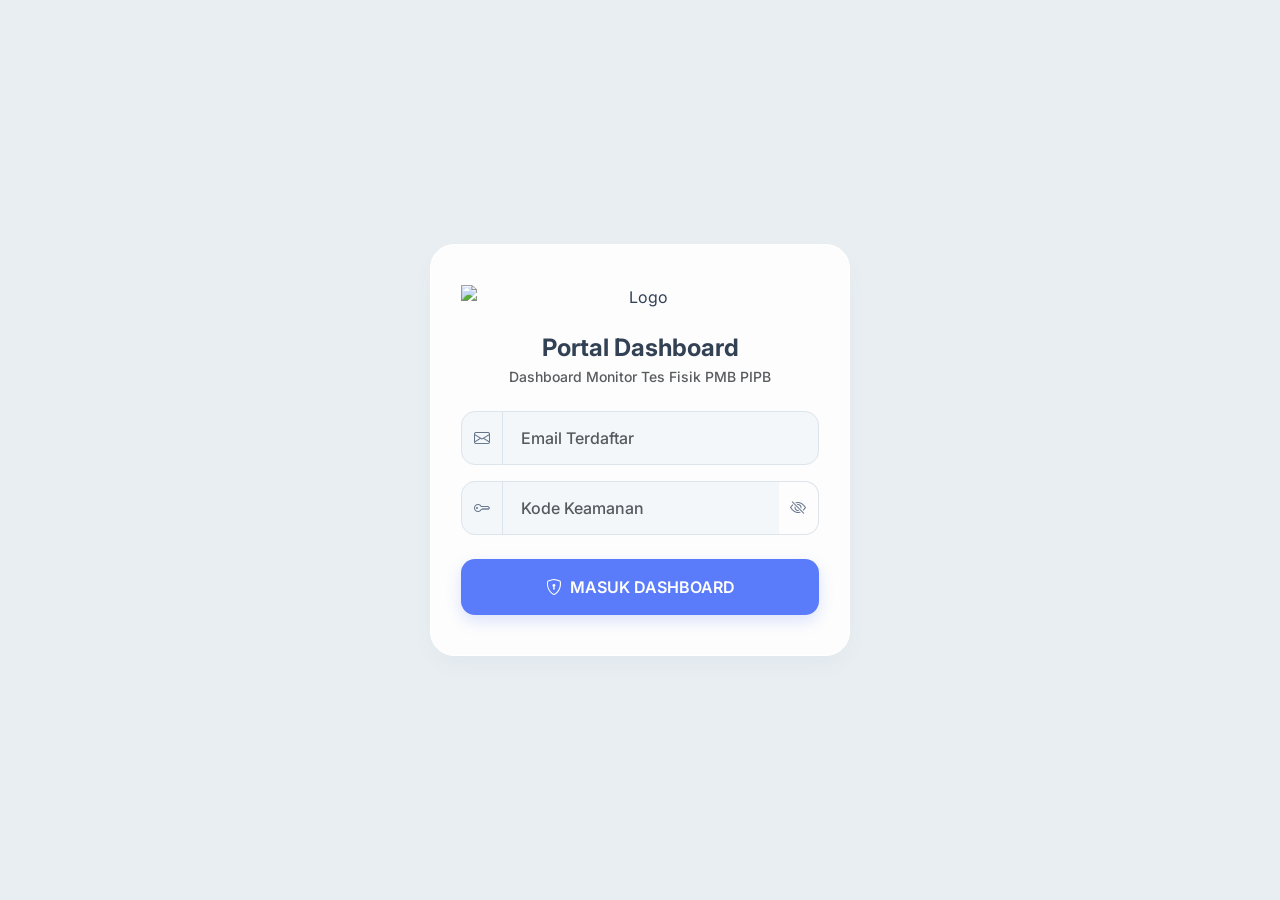
==== commit dc415484: "Update dashboard" ====
--- a/dashboard.html
+++ b/dashboard.html
@@ -17,6 +17,7 @@
     .form-control { border-radius: 14px; padding: 14px 18px; border: 1.5px solid var(--border-soft); font-weight: 500; background: #f4f7f9; }
     .form-control:focus { border-color: var(--accent); box-shadow: 0 0 0 4px rgba(91, 124, 250, 0.15); outline: none; background: #ffffff; }
     .input-group-text { border-radius: 14px; border: 1.5px solid var(--border-soft); background: #f4f7f9; color: var(--text-muted); }
+    .input-group:focus-within .input-group-text { border-color: var(--accent); color: var(--accent); background: #ffffff; }
     .btn-custom { border-radius: 14px; padding: 16px; font-weight: 600; display: flex; align-items: center; justify-content: center; gap: 8px; transition: 0.2s; }
     .btn-accent { background: var(--accent); color: white; border: none; box-shadow: 0 6px 15px rgba(91, 124, 250, 0.2); }
     .dashboard-wrapper { flex-grow: 1; padding: 20px; }
@@ -42,11 +43,23 @@
 
   <div id="view-login" class="login-wrapper fade-in">
     <div class="card-login text-center">
-      <img src="https://i.ibb.co.com/TDsSQQ6B/IMG-1501-removebg-preview.png" alt="Logo Kampus" class="campus-logo">
+      <img src="https://i.ibb.co.com/TDsSQQ6B/IMG-1501-removebg-preview.png" alt="Logo" class="campus-logo">
       <h4 class="fw-bold mb-1">Portal Dashboard</h4>
       <p class="small mb-4 fw-medium text-muted">Dashboard Monitor Tes Fisik PMB PIPB</p>
-      <div class="input-group mb-3"><span class="input-group-text"><i class="bi bi-envelope"></i></span><input type="email" id="email" class="form-control" placeholder="Email Terdaftar"></div>
-      <div class="input-group mb-4"><span class="input-group-text"><i class="bi bi-key"></i></span><input type="password" id="kode" class="form-control" placeholder="Kode Keamanan"></div>
+      
+      <div class="input-group mb-3">
+        <span class="input-group-text"><i class="bi bi-envelope"></i></span>
+        <input type="email" id="email" class="form-control" placeholder="Email Terdaftar">
+      </div>
+      
+      <div class="input-group mb-4">
+        <span class="input-group-text"><i class="bi bi-key"></i></span>
+        <input type="password" id="kode" class="form-control border-end-0" placeholder="Kode Keamanan">
+        <span class="input-group-text bg-transparent border-start-0" style="cursor: pointer;" onclick="togglePwd()">
+          <i class="bi bi-eye-slash" id="icon-mata"></i>
+        </span>
+      </div>
+      
       <button onclick="login()" class="btn btn-custom btn-accent w-100" id="btn-login"><i class="bi bi-shield-lock" id="l-icon"></i> <span id="l-text">MASUK DASHBOARD</span></button>
     </div>
   </div>
@@ -54,9 +67,9 @@
   <div id="view-dashboard" class="dashboard-wrapper hidden fade-in">
     <div class="navbar-custom container-fluid">
       <div class="d-flex align-items-center gap-3">
-        <img src="https://via.placeholder.com/50x50?text=LOGO" alt="Logo" style="height: 40px; object-fit: contain;">
+        <img src="https://i.ibb.co.com/TDsSQQ6B/IMG-1501-removebg-preview.png" alt="Logo" style="height: 40px; object-fit: contain;">
         <div class="border-start ps-3 border-2" style="border-color: var(--border-soft) !important;">
-          <h5 class="mb-0 fw-bold" style="color: var(--text-main);">Monitor Tes Fisik PMB PIPB</h5>
+          <h5 class="mb-0 fw-bold" style="color: var(--text-main);">Monitor Tes Fisik PMB</h5>
         </div>
       </div>
       <div class="d-flex align-items-center gap-3">
@@ -74,7 +87,7 @@
       <div class="row mb-4">
         <div class="col-12">
           <div class="stat-card">
-            <div class="stat-title text-primary"><i class="bi bi-people-fill"></i> Total Check-in Kehadiran</div>
+            <div class="stat-title text-primary"><i class="bi bi-people-fill"></i> Total Peserta Melakukan Check-in Kehadiran</div>
             <div class="d-flex justify-content-between align-items-end mb-2">
               <h2 class="fw-bold mb-0"><span id="d-hadir">0</span> / <span id="d-total">0</span> <small class="fs-6 text-muted">Peserta</small></h2>
               <div class="fw-bold fs-3 text-primary"><span id="d-persen">0</span>%</div>
@@ -108,7 +121,7 @@
               <div class="progress" style="height: 8px;"><div id="bar-lari" class="progress-bar bg-primary" style="width: 0%"></div></div>
             </div>
             <div class="mt-auto pt-2 border-top d-flex justify-content-between small fw-bold text-muted">
-              <span>Sudah : <span id="d-sudah-lari" class="text-primary">0</span></span>
+              <span>Sudah: <span id="d-sudah-lari" class="text-primary">0</span></span>
               <span>Belum: <span id="d-antre-lari">0</span></span>
             </div>
           </div>
@@ -218,6 +231,15 @@
       } catch(e) { return { success: false }; }
     }
 
+    // FUNGSI INTIP PASSWORD
+    function togglePwd() { 
+      let i = document.getElementById("kode");
+      let ic = document.getElementById("icon-mata"); 
+      i.type = i.type === "password" ? "text" : "password"; 
+      ic.className = i.type === "password" ? "bi bi-eye-slash" : "bi bi-eye"; 
+      ic.style.color = i.type === "password" ? "var(--text-muted)" : "var(--accent)"; 
+    }
+
     async function login() {
       let email = document.getElementById("email").value, kode = document.getElementById("kode").value;
       let btn = document.getElementById("btn-login"), ic = document.getElementById("l-icon"), tx = document.getElementById("l-text");
@@ -309,7 +331,6 @@
       }
     }
 
-    // TOGGLE MODE LIVESTREAM
     function toggleLivestream() {
       isLivestreamMode = !isLivestreamMode;
       const sectionTabel = document.getElementById("section-tabel");
@@ -330,20 +351,7 @@
       let fotoHtml = p.foto ? `<img src="${p.foto}" class="photo-thumb-modal shadow-sm">` : `<div class="photo-thumb-modal bg-light d-flex align-items-center justify-content-center mx-auto border"><i class="bi bi-person text-muted fs-1"></i></div>`;
       Swal.fire({
         title: 'Profil Peserta',
-        html: `
-          ${fotoHtml}
-          <div class="text-start small">
-            <table class="table table-sm table-borderless">
-              <tr><td width="100" class="fw-bold">NIK</td><td>: ${p.nik || '-'}</td></tr>
-              <tr><td class="fw-bold">Nama</td><td>: ${p.nama}</td></tr>
-              <tr><td class="fw-bold">Gender</td><td>: ${p.jenis_kelamin === 'L' ? 'Laki-laki' : 'Perempuan'}</td></tr>
-              <tr><td class="fw-bold">Jalur</td><td>: ${p.jalur}</td></tr>
-              <tr class="border-top"><td colspan="2" class="pt-2 fw-bold text-primary">Pilihan Jurusan:</td></tr>
-              <tr><td class="fw-bold">Jurusan 1</td><td>: ${p.jurusan_1 || '-'}</td></tr>
-              <tr><td class="fw-bold">Jurusan 2</td><td>: ${p.jurusan_2 || '-'}</td></tr>
-            </table>
-          </div>
-        `,
+        html: `${fotoHtml}<div class="text-start small"><table class="table table-sm table-borderless"><tr><td width="100" class="fw-bold">NIK</td><td>: ${p.nik || '-'}</td></tr><tr><td class="fw-bold">Nama</td><td>: ${p.nama}</td></tr><tr><td class="fw-bold">Gender</td><td>: ${p.jenis_kelamin === 'L' ? 'Laki-laki' : 'Perempuan'}</td></tr><tr><td class="fw-bold">Jalur</td><td>: ${p.jalur}</td></tr><tr class="border-top"><td colspan="2" class="pt-2 fw-bold text-primary">Pilihan Jurusan:</td></tr><tr><td class="fw-bold">Jurusan 1</td><td>: ${p.jurusan_1 || '-'}</td></tr><tr><td class="fw-bold">Jurusan 2</td><td>: ${p.jurusan_2 || '-'}</td></tr></table></div>`,
         confirmButtonText: 'Tutup', confirmButtonColor: '#5b7cfa'
       });
     }
@@ -364,7 +372,6 @@
       data.forEach(p => {
         let pStr = JSON.stringify(p).replace(/"/g, '&quot;');
         
-        // Logika Selesai: Lolos Verif DAN sudah ada data di ketiga pos fisik
         if (p.verif === 'Lolos' && p.tinggi !== "" && p.sempit !== "" && p.lari !== "") {
           selesaiSemua++;
         }
